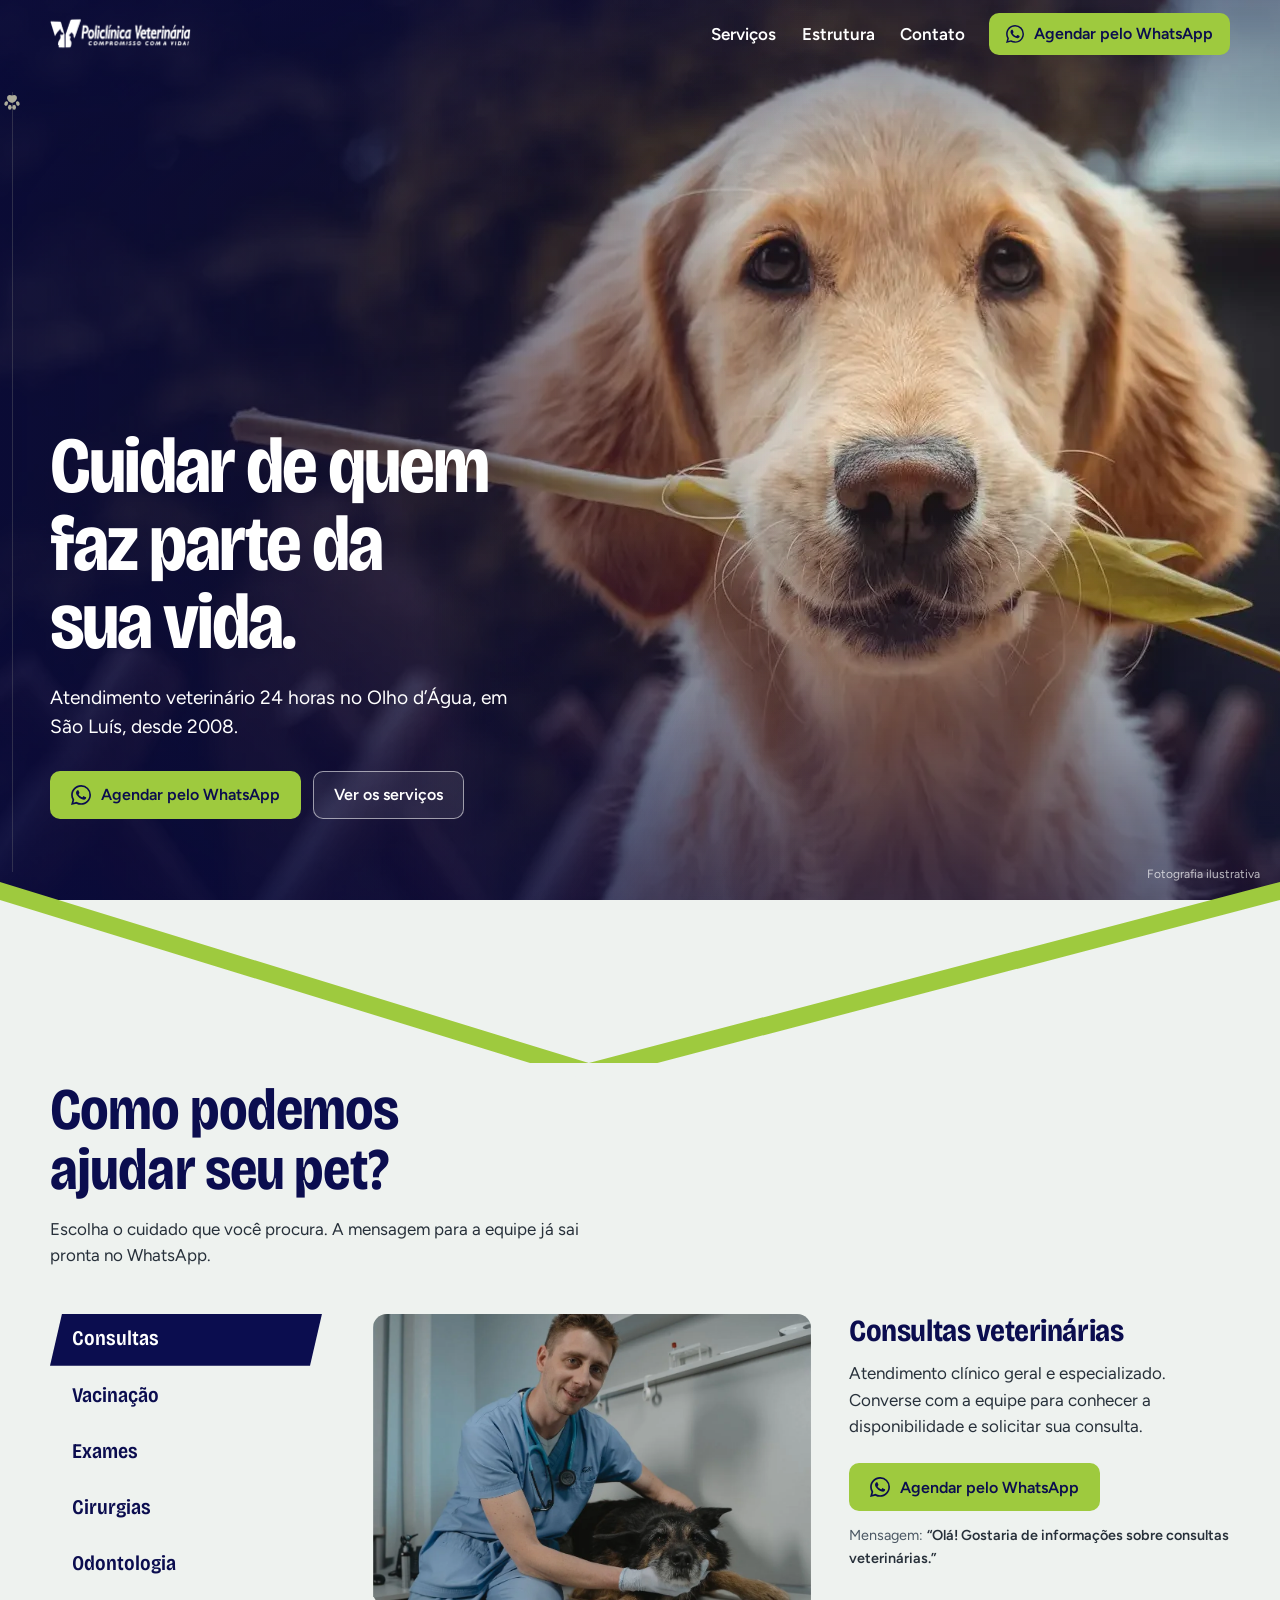
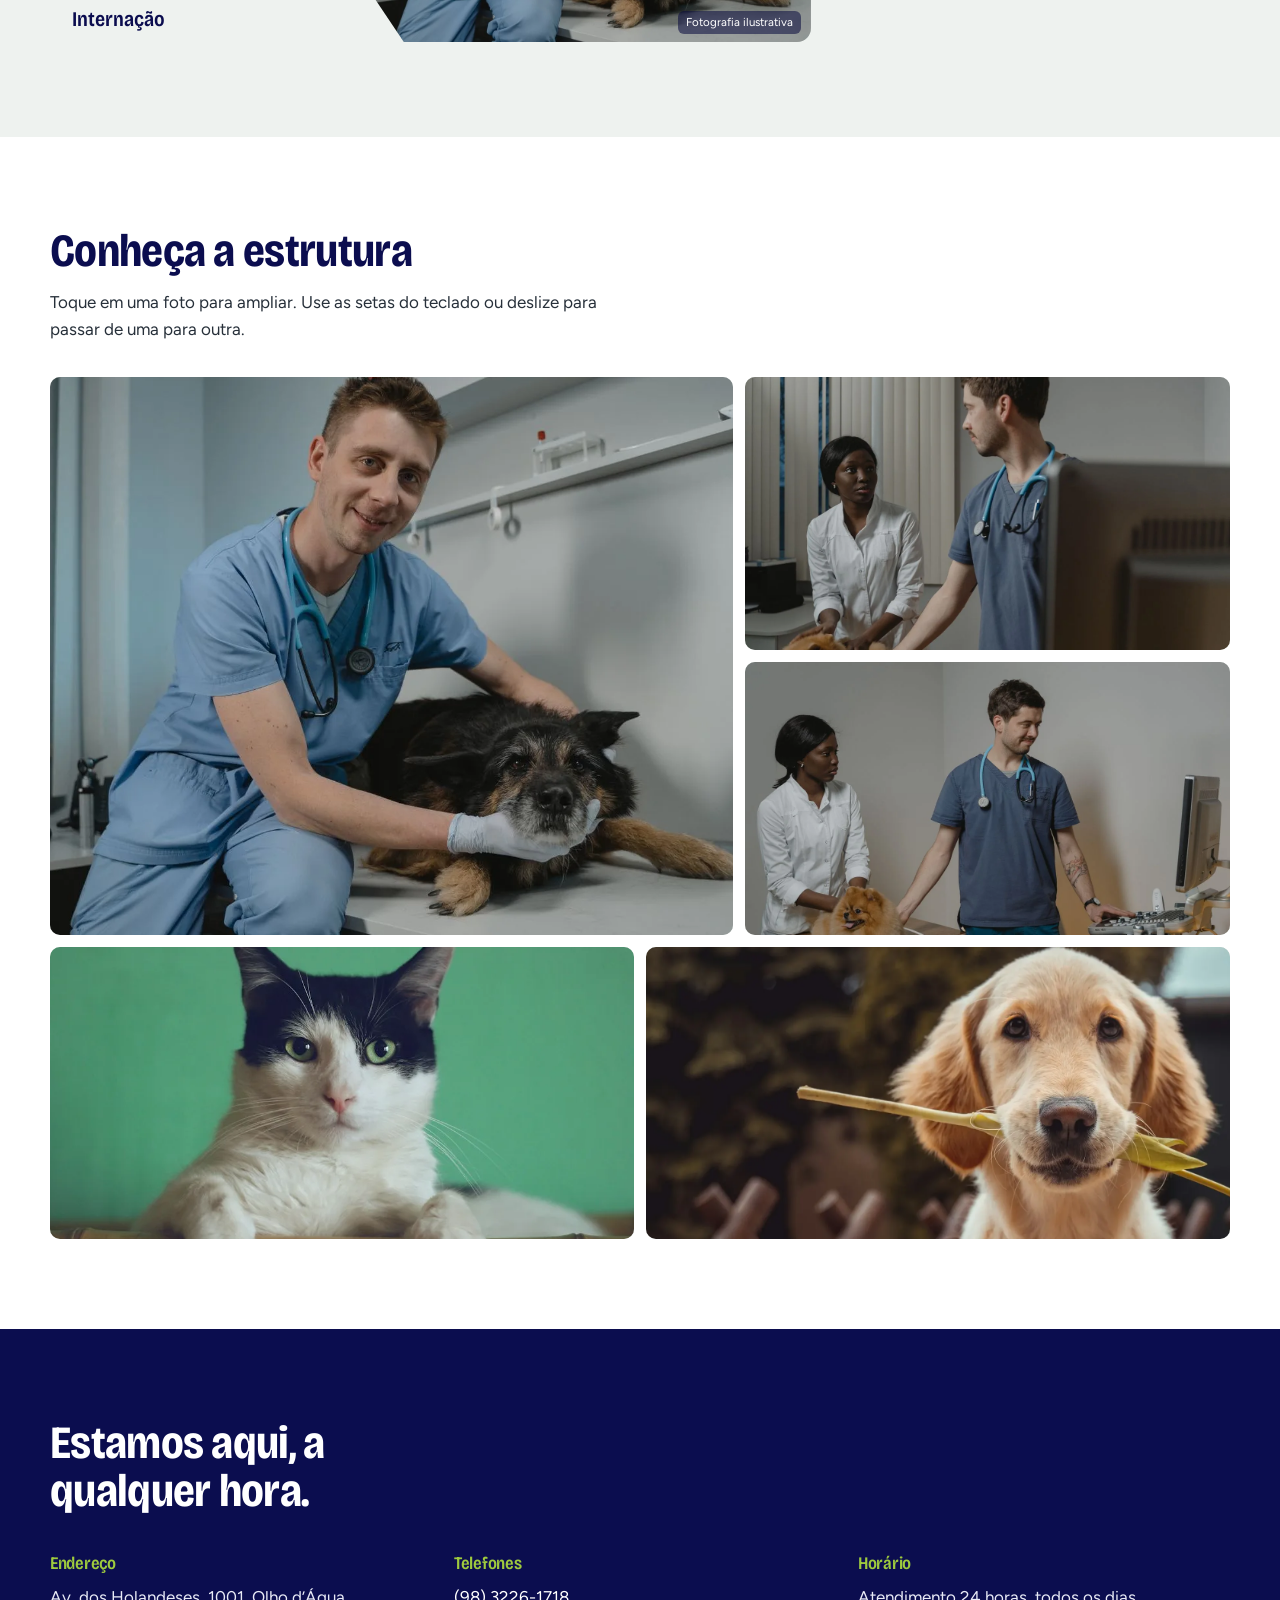
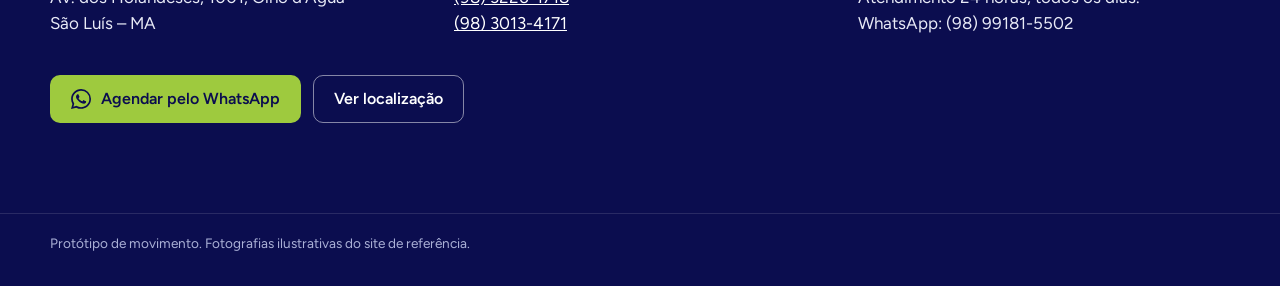
==== portfolio-redesign/policlinica-veterinaria/index.html @ 46635580 "Adiciona o projeto Policlínica Veterinária ao portfólio Site demonstrativo em /policlinica-veterinar" ====
<!DOCTYPE html>
<html lang="pt-BR">
<head>
<meta charset="utf-8">
<meta name="viewport" content="width=device-width, initial-scale=1">
<title>Policlínica Veterinária — protótipo de movimento</title>
<link rel="preconnect" href="https://fonts.googleapis.com">
<link rel="preconnect" href="https://fonts.gstatic.com" crossorigin>
<link href="https://fonts.googleapis.com/css2?family=Bricolage+Grotesque:opsz,wdth,wght@12..96,75..100,400..800&family=Figtree:wght@400;500;600;700&display=swap" rel="stylesheet">
<style>
/* =====================================================================
   AJUSTES DE MOVIMENTO — tudo o que controla duração, intensidade e
   enquadramento está neste bloco.
   ===================================================================== */
:root{
  /* Durações */
  --dur-btn: 180ms;        /* feedback de botão (150–200) */
  --dur-swap: 300ms;       /* troca de conteúdo (250–350) */
  --dur-reveal: 520ms;     /* revelações de seção (450–600) */
  --intro-line: 480ms;     /* cada linha do título */
  --intro-step: 90ms;      /* diferença entre linhas */
  --intro-start: 120ms;    /* espera antes do título: o olhar vai ao animal */
  --intro-sub: 360ms;      /* atraso do subtítulo */
  --intro-cta: 400ms;      /* atraso dos botões (termina em 800 ms) */

  /* Intensidade */
  --intro-zoom: 1.06;      /* aproximação inicial da imagem */
  --hero-zoom: 0.07;       /* quanto a hero se expande ao rolar */
  --v-depth: clamp(90px, 20vh, 210px);  /* profundidade do V na passagem */
  --v-point: 46%;          /* posição horizontal do vértice do V */
  --v-range: 0.8;          /* fração da altura da tela em que o V se fecha */

  --photo-shift: 16px;     /* deslocamento das fotos ao rolar (paralaxe) */
  --photo-wipe: 650ms;     /* revelação diagonal das fotos */
  --thread-opacity: .7;    /* presença do fio com a pata na lateral */

  /* Enquadramento da hero (object-position) */
  --hero-pos: 68% 46%;

  /* Curvas */
  --ease-out: cubic-bezier(.2,.7,.1,1);
  --ease-io: cubic-bezier(.6,0,.2,1);

  /* Identidade */
  --tinta:#0b0d4f; --folha:#9eca3e; --laranja:#f26a0a;
  --nevoa:#eef2ef; --branco:#fff; --ardosia:#27303a; --linha:#d5ddd6;
  --display:"Bricolage Grotesque", "Arial Narrow", sans-serif;
  --texto:"Figtree", system-ui, sans-serif;
}
@media (max-width: 760px){
  :root{
    --v-depth: 52px;       /* no celular a revelação é curta */
    --v-range: 0.4;
    --hero-zoom: 0.04;
    --hero-pos: 50% 40%;
    --photo-shift: 9px;
  }
}

*,*::before,*::after{box-sizing:border-box}
html{scroll-behavior:smooth;-webkit-text-size-adjust:100%}
body{margin:0;font-family:var(--texto);color:var(--ardosia);background:var(--nevoa);line-height:1.55;font-size:1.0625rem}
img,video{display:block;max-width:100%}
a{color:inherit}
h1,h2,h3{font-family:var(--display);font-stretch:85%;color:var(--tinta);margin:0;letter-spacing:-.015em}
p{margin:0}
:focus-visible{outline:3px solid var(--laranja);outline-offset:3px;border-radius:6px}
.skip{position:absolute;left:1rem;top:-4rem;background:var(--branco);padding:.6rem 1rem;border-radius:8px;z-index:100}
.skip:focus{top:1rem}
.wrap{width:min(1180px,100% - 2.5rem);margin-inline:auto}
[id]{scroll-margin-top:4.5rem}

/* Máscara de linhas (título da hero e título de serviços) */
.line{display:block;overflow:hidden;padding-bottom:.12em;margin-bottom:-.12em}
.line>span{display:block}

/* ---------- Botões ---------- */
.btn{display:inline-flex;align-items:center;gap:.6rem;min-height:3rem;padding:.75rem 1.25rem;border-radius:10px;border:1.5px solid transparent;font:600 1rem/1.1 var(--texto);text-decoration:none;cursor:pointer;
  transition:background-color var(--dur-btn) ease,color var(--dur-btn) ease,border-color var(--dur-btn) ease,transform var(--dur-btn) ease}
.btn:active{transform:scale(.97)}
.btn svg{flex:none;transition:transform var(--dur-btn) var(--ease-out)}
.btn-wa{background:var(--folha);color:var(--tinta)}
.btn-wa:hover,.btn-wa:focus-visible{background:var(--tinta);color:var(--branco);border-color:var(--folha)}
.btn-wa:hover svg,.btn-wa:focus-visible svg,.btn-wa:active svg{transform:translateX(3px) rotate(-8deg)}
.btn-ghost{background:rgba(255,255,255,.08);color:var(--branco);border-color:rgba(255,255,255,.55)}
.btn-ghost:hover,.btn-ghost:focus-visible{background:var(--branco);color:var(--tinta)}
.btn-line{background:transparent;color:var(--branco);border-color:rgba(255,255,255,.5)}
.btn-line:hover,.btn-line:focus-visible{background:var(--branco);color:var(--tinta)}

/* ---------- Cabeçalho ---------- */
.site-header{position:fixed;inset:0 0 auto 0;z-index:40;transition:background-color var(--dur-swap) ease,box-shadow var(--dur-swap) ease}
.site-header .wrap{display:flex;align-items:center;gap:1.5rem;height:4.25rem}
.brand{display:block;margin-right:auto}
.brand img{height:2.4rem;width:auto;filter:brightness(0) invert(1);transition:filter var(--dur-swap) ease}
.desktop-nav{display:flex;gap:1.6rem}
.desktop-nav a{color:var(--branco);text-decoration:none;font-weight:600;padding:.4rem 0;background:linear-gradient(var(--folha),var(--folha)) left bottom/0 2px no-repeat;transition:background-size var(--dur-btn) ease,color var(--dur-swap) ease}
.desktop-nav a:hover,.desktop-nav a:focus-visible{background-size:100% 2px}
.site-header .btn{min-height:2.6rem;padding:.55rem 1rem}
.site-header.is-solid{background:var(--branco);box-shadow:0 1px 0 var(--linha)}
.site-header.is-solid .brand img{filter:none}
.site-header.is-solid .desktop-nav a{color:var(--tinta)}
.menu-toggle{display:none;width:3rem;height:3rem;border:0;background:transparent;color:var(--branco);cursor:pointer;border-radius:10px;position:relative}
.site-header.is-solid .menu-toggle,.menu-open .menu-toggle{color:var(--tinta)}
.menu-toggle span{position:absolute;left:.75rem;right:.75rem;height:2px;background:currentColor;transition:transform var(--dur-swap) var(--ease-io),top var(--dur-swap) var(--ease-io)}
.menu-toggle span:nth-child(1){top:1.2rem}
.menu-toggle span:nth-child(2){top:1.75rem}
.menu-open .menu-toggle span:nth-child(1){top:1.45rem;transform:rotate(45deg)}
.menu-open .menu-toggle span:nth-child(2){top:1.45rem;transform:rotate(-45deg)}

/* Menu mobile: painel e links sincronizados */
.mobile-menu{position:fixed;inset:0 0 auto 0;z-index:35;background:var(--branco);padding:5.5rem 1.25rem 2rem;visibility:hidden;
  clip-path:polygon(0 0,100% 0,100% 0,0 0);
  transition:clip-path 220ms var(--ease-io),visibility 0s 220ms}
.menu-open .mobile-menu{visibility:visible;clip-path:polygon(0 0,100% 0,100% 100%,0 100%);transition:clip-path 340ms var(--ease-out),visibility 0s}
.mobile-menu a.m-link{display:block;font:700 1.9rem/1.2 var(--display);font-stretch:85%;color:var(--tinta);text-decoration:none;padding:.55rem 0;border-bottom:1px solid var(--linha);
  opacity:0;transform:translateY(-10px);transition:opacity 120ms ease,transform 120ms ease}
.menu-open .mobile-menu a.m-link{opacity:1;transform:none;transition:opacity 260ms ease calc(80ms + var(--i)*45ms),transform 300ms var(--ease-out) calc(80ms + var(--i)*45ms)}
.mobile-menu .btn{margin-top:1.4rem;width:100%;justify-content:center;opacity:0;transition:opacity 120ms ease,background-color var(--dur-btn),color var(--dur-btn)}
.menu-open .mobile-menu .btn{opacity:1;transition:opacity 260ms ease 280ms,background-color var(--dur-btn),color var(--dur-btn)}
.menu-open .site-header{background:var(--branco)}
.menu-open .site-header .brand img{filter:none}

@media (max-width: 860px){
  .desktop-nav,.site-header .btn{display:none}
  .menu-toggle{display:block}
}

/* ---------- Hero ---------- */
.passage{position:relative}
.hero{position:sticky;top:0;height:100vh;height:100svh;min-height:34rem;overflow:hidden;background:var(--tinta);color:var(--branco);display:flex;align-items:flex-end;z-index:0}
.hero-media{position:absolute;inset:0;transform:scale(var(--s,1));transform-origin:var(--hero-pos);will-change:transform}
.hero-media-inner{position:absolute;inset:0;transform-origin:var(--hero-pos);animation:settle 800ms var(--ease-out) both}
.hero-media img,.hero-media video{position:absolute;inset:0;width:100%;height:100%;object-fit:cover;object-position:var(--hero-pos)}
.hero-media video{opacity:0;transition:opacity 600ms ease}
.hero.video-on .hero-media video{opacity:1}
.hero.no-video .hero-media img{animation:breathe 14s ease-in-out 800ms infinite}
.hero-scrim{position:absolute;inset:0;background:
  linear-gradient(90deg,rgba(8,10,60,.82) 0%,rgba(8,10,60,.5) 38%,rgba(8,10,60,0) 66%),
  linear-gradient(0deg,rgba(8,10,60,.6) 0%,rgba(8,10,60,0) 45%),
  linear-gradient(180deg,rgba(8,10,60,.45) 0%,rgba(8,10,60,0) 22%)}
.hero-content{position:relative;padding-block:0 clamp(2.5rem,9vh,6rem)}
.hero h1{color:var(--branco);font-weight:700;font-size:clamp(2.4rem,6.2vw,5.75rem);line-height:.98;letter-spacing:-.025em}
.hero h1 .line{white-space:nowrap}
.hero h1 .line>span{transform:translateY(108%);animation:rise var(--intro-line) var(--ease-out) forwards;animation-delay:calc(var(--intro-start) + var(--i)*var(--intro-step))}
.hero-sub{margin-top:1.4rem;max-width:30rem;font-size:clamp(1.05rem,1.5vw,1.25rem);opacity:0;animation:fade-up 400ms var(--ease-out) var(--intro-sub) forwards}
.hero-actions{margin-top:1.8rem;display:flex;flex-wrap:wrap;gap:.75rem}
.hero-actions .btn{animation:fade-up 400ms var(--ease-out) backwards}
.hero-actions .btn:nth-child(1){animation-delay:var(--intro-cta)}
.hero-actions .btn:nth-child(2){animation-delay:calc(var(--intro-cta) + 60ms)}
.hero-note{position:absolute;right:1.25rem;bottom:1rem;font-size:.75rem;color:rgba(255,255,255,.7)}

@keyframes settle{from{transform:scale(var(--intro-zoom))}to{transform:none}}
@keyframes rise{to{transform:none}}
@keyframes fade-up{from{opacity:0;transform:translateY(12px)}to{opacity:1;transform:none}}
@keyframes breathe{50%{transform:scale(1.06)}}

@media (max-width: 760px){
  .hero-scrim{background:
    linear-gradient(0deg,rgba(8,10,60,.92) 0%,rgba(8,10,60,.72) 34%,rgba(8,10,60,0) 68%),
    linear-gradient(180deg,rgba(8,10,60,.5) 0%,rgba(8,10,60,0) 20%)}
  .hero-actions .btn{flex:1 1 100%;justify-content:center}
  .hero-note{display:none}
}

/* ---------- Passagem hero → serviços ---------- */
.services{position:relative;z-index:1}
.v-edge{position:relative;height:var(--v-depth);--k:0}
.v-edge i{position:absolute;inset:0 0 -1px 0;
  clip-path:polygon(0 0,var(--v-point) calc(var(--k)*100%),100% 0,100% 100%,0 100%)}
.v-edge .v-lining{background:var(--folha);transform:translateY(calc(var(--k)*-18px))}
.v-edge .v-paper{background:var(--nevoa)}
.services-body{background:var(--nevoa);padding-bottom:clamp(4rem,10vh,7rem)}
.services h2{font-size:clamp(2.1rem,4.6vw,3.9rem);line-height:1.02;font-weight:700}
.js .services h2 .line>span{transform:translateY(108%);transition:transform var(--dur-reveal) var(--ease-out);transition-delay:calc(var(--i)*80ms)}
.js .services h2.in .line>span{transform:none}
.services-lead{margin-top:1rem;max-width:34rem}

/* Seletor */
.selector{margin-top:clamp(2rem,5vh,3.5rem);display:grid;grid-template-columns:minmax(13rem,17rem) 1fr;gap:clamp(1.5rem,4vw,3.5rem);align-items:start}
.tabs{position:relative;display:flex;flex-direction:column;gap:.25rem}
.tab{position:relative;z-index:1;appearance:none;border:0;background:transparent;text-align:left;cursor:pointer;font:600 1.3rem/1.2 var(--display);font-stretch:85%;color:var(--tinta);padding:.85rem 1.4rem;min-height:3.25rem;border-radius:8px;white-space:nowrap;
  transition:color var(--dur-btn) ease,transform var(--dur-btn) ease}
.tab:hover{transform:translateX(4px)}
.tab:active{transform:scale(.98)}
.tab[aria-selected="true"]{color:var(--branco)}
.tab[aria-selected="true"]:hover{transform:none}
.tab-indicator{position:absolute;left:0;top:0;width:var(--w,0);height:var(--h,0);background:var(--tinta);
  transform:translate(var(--x,0),var(--y,0));
  clip-path:polygon(12px 0,100% 0,calc(100% - 12px) 100%,0 100%);
  transition:transform var(--dur-swap) var(--ease-io),width var(--dur-swap) var(--ease-io),height var(--dur-swap) var(--ease-io)}
.tab-indicator.no-anim{transition:none}

.panel{display:grid;grid-template-columns:1.15fr 1fr;gap:clamp(1.25rem,3vw,2.5rem);align-items:stretch}
.photos{position:relative;aspect-ratio:4/3;overflow:hidden;border-radius:14px;background:#cfd8d2;
  clip-path:polygon(0 0,100% 0,100% 100%,7% 100%,0 86%)}
.photos img{position:absolute;inset:0;width:100%;height:100%;object-fit:cover;opacity:0;translate:0 var(--py,0px);scale:calc(var(--sc,1.1)*1.05);transition:opacity var(--dur-swap) ease,scale 700ms var(--ease-out)}
.photos img.is-active{opacity:1;scale:var(--sc,1.1)}
.photos small{position:absolute;right:.6rem;bottom:.5rem;font-size:.72rem;color:#fff;background:rgba(8,10,60,.55);padding:.15rem .5rem;border-radius:6px}
.texts{display:grid;align-content:start}
.texts>[role=tabpanel]{grid-area:1/1;opacity:0;visibility:hidden;transform:translateY(10px);
  transition:opacity 140ms ease,transform 140ms ease,visibility 0s 140ms}
.texts>[role=tabpanel].is-active{opacity:1;visibility:visible;transform:none;
  transition:opacity var(--dur-swap) ease 70ms,transform var(--dur-swap) var(--ease-out) 70ms,visibility 0s}
.texts h3{font-size:clamp(1.5rem,2.4vw,2rem);line-height:1.1;font-weight:700}
.texts p{margin-top:.8rem;max-width:30rem}
.panel-cta{grid-column:2;align-self:end;margin-top:1.5rem}
.panel-text{display:flex;flex-direction:column}
.wa-msg{margin-top:.8rem;font-size:.9rem;color:#4b5763;max-width:26rem}
.wa-msg b{font-weight:600;color:var(--ardosia)}

@media (max-width: 980px){
  .selector{grid-template-columns:1fr}
  .tabs{flex-direction:row;overflow-x:auto;gap:.25rem;padding:.25rem 0 .6rem;margin-inline:-1.25rem;padding-inline:1.25rem;scrollbar-width:none}
  .tabs::-webkit-scrollbar{display:none}
  .tab{font-size:1.1rem;padding:.7rem 1.2rem;min-height:2.9rem}
  .tab:hover{transform:none}
}
@media (max-width: 640px){
  .panel{grid-template-columns:1fr}
  .photos{aspect-ratio:3/2}
}

/* ---------- Estrutura (galeria) ---------- */
.gallery{background:var(--branco);padding-block:clamp(4rem,10vh,7rem)}
.gallery h2,.contact h2{font-size:clamp(1.9rem,3.6vw,3rem);line-height:1.05;font-weight:700}
.gallery-lead{margin-top:.9rem;max-width:36rem}
.thumbs{margin-top:2.2rem;display:grid;grid-template-columns:repeat(12,1fr);gap:.75rem}
.thumb{appearance:none;border:0;padding:0;background:#cfd8d2;cursor:zoom-in;border-radius:10px;overflow:hidden;position:relative;aspect-ratio:4/3;grid-column:span 4}
.thumb:nth-child(1){grid-column:span 7;aspect-ratio:auto;grid-row:span 2}
.thumb:nth-child(2),.thumb:nth-child(3){grid-column:span 5;aspect-ratio:16/9}
.thumb:nth-child(4),.thumb:nth-child(5){grid-column:span 6;aspect-ratio:16/8}
.thumb img{width:100%;height:100%;object-fit:cover;translate:0 var(--py,0px);scale:1.1;transition:scale 500ms var(--ease-out)}
.thumb:hover img,.thumb:focus-visible img{scale:1.15}
.thumb:active img{scale:1.12}
.thumb::after{content:"";position:absolute;inset:0;background:linear-gradient(200deg,rgba(11,13,79,0) 55%,rgba(11,13,79,.38));opacity:0;transition:opacity var(--dur-swap) ease;pointer-events:none}
.thumb:hover::after,.thumb:focus-visible::after{opacity:1}

/* Revelação diagonal das fotos ao entrar na tela (mesma inclinação do V) */
.js .wipe{opacity:0}
.js .wipe.in{opacity:1;animation:wipe var(--photo-wipe) var(--ease-out) var(--d,0ms) backwards}
.js .wipe.in img{animation:unzoom 1100ms var(--ease-out) var(--d,0ms) backwards}
@keyframes wipe{from{clip-path:polygon(0 0,0 0,-18% 100%,0 100%)}to{clip-path:polygon(0 0,118% 0,100% 100%,0 100%)}}
@keyframes unzoom{from{scale:1.28}}

/* Fio com a pata: acompanha a rolagem pela lateral */
.thread{position:fixed;top:5.75rem;bottom:1.75rem;left:max(.15rem,calc((100vw - 1180px)/2 - 3.4rem));width:20px;z-index:30;pointer-events:none;color:#fff;mix-blend-mode:difference;opacity:var(--thread-opacity)}
.thread::before,.thread-line{content:"";position:absolute;left:50%;top:0;bottom:0;width:1.5px;margin-left:-.75px;background:currentColor}
.thread::before{opacity:.22}
.thread-line{transform-origin:top;transform:scaleY(var(--t,0))}
.thread-paw{position:absolute;left:0;top:0;width:20px;height:20px;transform:translateY(var(--ty,0px)) rotate(var(--rot,180deg))}
@media (max-width: 760px){
  .thread{left:auto;right:.12rem;width:15px;top:5rem;bottom:1.25rem}
  .thread-paw{width:15px;height:15px}
}
@media (max-width: 640px){
  .thumbs{grid-template-columns:1fr 1fr;gap:.5rem}
  .thumb,.thumb:nth-child(n){grid-column:span 1;grid-row:auto;aspect-ratio:1/1}
  .thumb:nth-child(1){grid-column:span 2;aspect-ratio:3/2}
}

.lightbox{position:fixed;inset:0;z-index:60;display:grid;place-items:center;visibility:hidden;touch-action:pan-y}
.lightbox.is-open{visibility:visible}
.lb-backdrop{position:absolute;inset:0;background:rgba(6,8,40,.94);opacity:0;transition:opacity var(--dur-swap) ease}
.lightbox.is-open .lb-backdrop{opacity:1}
.lb-figure{position:relative;margin:0 0 2rem;width:min(86vw,1200px);height:72vh;height:72svh;display:grid;grid-template:minmax(0,1fr)/minmax(0,1fr);place-items:center;pointer-events:none}
.lb-img{max-width:100%;max-height:100%;border-radius:8px;transition:opacity 200ms ease;will-change:transform}
.lb-ui{opacity:0;transition:opacity var(--dur-swap) ease}
.lightbox.is-open .lb-ui{opacity:1}
.lb-caption{position:absolute;left:0;right:0;bottom:1.1rem;text-align:center;color:#fff;font-size:.95rem;padding-inline:4.5rem}
.lb-btn{position:absolute;width:3rem;height:3rem;border-radius:50%;border:1.5px solid rgba(255,255,255,.5);background:rgba(8,10,60,.5);color:#fff;cursor:pointer;display:grid;place-items:center;
  transition:background-color var(--dur-btn),color var(--dur-btn),transform var(--dur-btn)}
.lb-btn:hover,.lb-btn:focus-visible{background:#fff;color:var(--tinta)}
.lb-btn:active{transform:scale(.94)}
.lb-close{top:1rem;right:1rem}
.lb-prev{left:1rem;top:50%;margin-top:-1.5rem}
.lb-next{right:1rem;top:50%;margin-top:-1.5rem}
@media (max-width: 640px){.lb-prev,.lb-next{top:auto;bottom:.6rem;margin:0}.lb-caption{bottom:1.4rem}}

/* ---------- Contato ---------- */
.contact{background:var(--tinta);color:#e8eaf6;padding-block:clamp(4rem,10vh,6.5rem)}
.contact h2{color:var(--branco);max-width:16ch}
.contact-grid{margin-top:2.2rem;display:grid;grid-template-columns:repeat(3,1fr);gap:2rem}
.contact h3{color:var(--folha);font-size:1.1rem;font-weight:600;margin-bottom:.4rem}
.contact a:not(.btn){color:#fff}
.contact-actions{margin-top:2.4rem;display:flex;flex-wrap:wrap;gap:.75rem}
.foot{background:var(--tinta);color:#aab0d6;font-size:.85rem;padding:1.2rem 0 2rem;border-top:1px solid rgba(255,255,255,.12)}
@media (max-width: 760px){.contact-grid{grid-template-columns:1fr;gap:1.4rem}}

/* ---------- Movimento reduzido ---------- */
@media (prefers-reduced-motion: reduce){
  html{scroll-behavior:auto}
  *,*::before,*::after{animation:none !important;transition-duration:.01ms !important;transition-delay:0s !important}
  .hero{position:relative}
  .hero h1 .line>span,.js .services h2 .line>span{transform:none}
  .hero-sub{opacity:1}
  .hero-media{transform:none}
  .thread{display:none}
  .js .wipe{opacity:1}
  .photos img,.thumb img{translate:none}
  .v-edge{--k:0 !important}
  .photos img,.texts>[role=tabpanel].is-active,.lb-backdrop,.lb-img,.lb-ui{transition:opacity 120ms ease !important}
  .texts>[role=tabpanel]{transform:none}
}
</style>
</head>
<body>
<a class="skip" href="#servicos">Pular para os serviços</a>

<header class="site-header" id="header">
  <div class="wrap">
    <a class="brand" href="#inicio" aria-label="Policlínica Veterinária, início"><img src="images/logo.png" alt="Policlínica Veterinária — compromisso com a vida" width="578" height="154"></a>
    <nav class="desktop-nav" aria-label="Principal">
      <a href="#servicos">Serviços</a>
      <a href="#estrutura">Estrutura</a>
      <a href="#contato">Contato</a>
    </nav>
    <a class="btn btn-wa" data-wa href="https://wa.me/5598991815502">
      <svg width="18" height="18" viewBox="0 0 24 24" fill="currentColor" aria-hidden="true"><use href="#i-wa"/></svg>
      Agendar pelo WhatsApp
    </a>
    <button class="menu-toggle" id="menuToggle" aria-expanded="false" aria-controls="mobileMenu" aria-label="Abrir menu"><span></span><span></span></button>
  </div>
</header>

<div class="mobile-menu" id="mobileMenu">
  <nav aria-label="Menu">
    <a class="m-link" style="--i:0" href="#servicos">Serviços</a>
    <a class="m-link" style="--i:1" href="#estrutura">Estrutura</a>
    <a class="m-link" style="--i:2" href="#contato">Contato</a>
  </nav>
  <a class="btn btn-wa" data-wa href="https://wa.me/5598991815502">
    <svg width="18" height="18" viewBox="0 0 24 24" fill="currentColor" aria-hidden="true"><use href="#i-wa"/></svg>
    Agendar pelo WhatsApp
  </a>
</div>

<div class="thread" id="thread" aria-hidden="true"><i class="thread-line"></i><svg class="thread-paw" viewBox="0 0 24 24" fill="currentColor"><ellipse cx="5" cy="10.2" rx="2.1" ry="2.8" transform="rotate(-22 5 10.2)"/><ellipse cx="9.4" cy="5.6" rx="2.2" ry="3"/><ellipse cx="14.6" cy="5.6" rx="2.2" ry="3"/><ellipse cx="19" cy="10.2" rx="2.1" ry="2.8" transform="rotate(22 19 10.2)"/><path d="M12 11.2c-3.1 0-5.9 3.2-5.9 6 0 2 1.5 3.1 3.2 3.1 1.1 0 1.8-.5 2.7-.5s1.6.5 2.7.5c1.7 0 3.2-1.1 3.2-3.1 0-2.800-2.800-6-5.900-6Z"/></svg></div>

<main>
  <div class="passage">
    <section class="hero" id="inicio" aria-label="Apresentação">
      <div class="hero-media" id="heroMedia">
        <div class="hero-media-inner">
          <picture>
            <source media="(max-width: 760px)" srcset="images/hero-poster-mobile.webp">
            <img src="images/hero-poster-desktop.webp" alt="Golden retriever sentado em um jardim, segurando uma flor na boca" fetchpriority="high">
          </picture>
          <video id="heroVideo" muted loop playsinline preload="none" aria-hidden="true" tabindex="-1"></video>
        </div>
      </div>
      <div class="hero-scrim"></div>
      <div class="hero-content wrap">
        <h1>
          <span class="line" style="--i:0"><span>Cuidar de quem</span></span>
          <span class="line" style="--i:1"><span>faz parte da</span></span>
          <span class="line" style="--i:2"><span>sua vida.</span></span>
        </h1>
        <p class="hero-sub">Atendimento veterinário 24 horas no Olho d’Água, em São Luís, desde 2008.</p>
        <div class="hero-actions">
          <a class="btn btn-wa" data-wa href="https://wa.me/5598991815502">
            <svg width="20" height="20" viewBox="0 0 24 24" fill="currentColor" aria-hidden="true"><use href="#i-wa"/></svg>
            Agendar pelo WhatsApp
          </a>
          <a class="btn btn-ghost" href="#servicos">Ver os serviços</a>
        </div>
      </div>
      <span class="hero-note">Fotografia ilustrativa</span>
    </section>

    <section class="services" id="servicos" aria-labelledby="servicosTitulo">
      <div class="v-edge" id="vEdge" aria-hidden="true"><i class="v-lining"></i><i class="v-paper"></i></div>
      <div class="services-body">
        <div class="wrap">
          <h2 id="servicosTitulo">
            <span class="line" style="--i:0"><span>Como podemos</span></span>
            <span class="line" style="--i:1"><span>ajudar seu pet?</span></span>
          </h2>
          <p class="services-lead">Escolha o cuidado que você procura. A mensagem para a equipe já sai pronta no WhatsApp.</p>

          <div class="selector">
            <div class="tabs" role="tablist" aria-label="Serviços" id="tabs">
              <span class="tab-indicator no-anim" id="tabIndicator" aria-hidden="true"></span>
            </div>
            <div class="panel">
              <div class="photos wipe" id="photos"><small>Fotografia ilustrativa</small></div>
              <div class="panel-text">
                <div class="texts" id="texts"></div>
                <div class="panel-cta">
                  <a class="btn btn-wa" id="svcWa" href="https://wa.me/5598991815502">
                    <svg width="20" height="20" viewBox="0 0 24 24" fill="currentColor" aria-hidden="true"><use href="#i-wa"/></svg>
                    Agendar pelo WhatsApp
                  </a>
                  <p class="wa-msg" aria-live="polite">Mensagem: <b id="svcMsg"></b></p>
                </div>
              </div>
            </div>
          </div>
        </div>
      </div>
    </section>
  </div>

  <section class="gallery" id="estrutura" aria-labelledby="estruturaTitulo">
    <div class="wrap">
      <h2 id="estruturaTitulo">Conheça a estrutura</h2>
      <p class="gallery-lead">Toque em uma foto para ampliar. Use as setas do teclado ou deslize para passar de uma para outra.</p>
      <div class="thumbs" id="thumbs"></div>
    </div>
  </section>

  <section class="contact" id="contato" aria-labelledby="contatoTitulo">
    <div class="wrap">
      <h2 id="contatoTitulo">Estamos aqui, a qualquer hora.</h2>
      <div class="contact-grid">
        <div><h3>Endereço</h3><p>Av. dos Holandeses, 1001, Olho d’Água<br>São Luís – MA</p></div>
        <div><h3>Telefones</h3><p><a href="tel:+559832261718">(98) 3226-1718</a><br><a href="tel:+559830134171">(98) 3013-4171</a></p></div>
        <div><h3>Horário</h3><p>Atendimento 24 horas, todos os dias.<br>WhatsApp: (98) 99181-5502</p></div>
      </div>
      <div class="contact-actions">
        <a class="btn btn-wa" data-wa href="https://wa.me/5598991815502">
          <svg width="20" height="20" viewBox="0 0 24 24" fill="currentColor" aria-hidden="true"><use href="#i-wa"/></svg>
          Agendar pelo WhatsApp
        </a>
        <a class="btn btn-line" href="https://share.google/6xHdHKG1plLW8wSwe">Ver localização</a>
      </div>
    </div>
  </section>
</main>
<footer class="foot"><div class="wrap">Protótipo de movimento. Fotografias ilustrativas do site de referência.</div></footer>

<div class="lightbox" id="lightbox" role="dialog" aria-modal="true" aria-label="Galeria de fotos" aria-hidden="true">
  <div class="lb-backdrop" id="lbBackdrop"></div>
  <figure class="lb-figure">
    <img class="lb-img" id="lbImg" alt="">
  </figure>
  <p class="lb-caption lb-ui" id="lbCaption" aria-live="polite"></p>
  <button class="lb-btn lb-close lb-ui" id="lbClose" aria-label="Fechar galeria"><svg width="20" height="20" viewBox="0 0 24 24" fill="none" stroke="currentColor" stroke-width="2.2" stroke-linecap="round" aria-hidden="true"><path d="M6 6l12 12M18 6L6 18"/></svg></button>
  <button class="lb-btn lb-prev lb-ui" id="lbPrev" aria-label="Foto anterior"><svg width="20" height="20" viewBox="0 0 24 24" fill="none" stroke="currentColor" stroke-width="2.2" stroke-linecap="round" stroke-linejoin="round" aria-hidden="true"><path d="M15 5l-7 7 7 7"/></svg></button>
  <button class="lb-btn lb-next lb-ui" id="lbNext" aria-label="Próxima foto"><svg width="20" height="20" viewBox="0 0 24 24" fill="none" stroke="currentColor" stroke-width="2.2" stroke-linecap="round" stroke-linejoin="round" aria-hidden="true"><path d="M9 5l7 7-7 7"/></svg></button>
</div>

<svg width="0" height="0" style="position:absolute" aria-hidden="true"><symbol id="i-wa" viewBox="0 0 24 24"><path d="M20.52 3.48A11.87 11.87 0 0 0 12.05 0C5.48 0 .13 5.35.13 11.93c0 2.1.55 4.16 1.6 5.97L.03 24l6.25-1.64a11.93 11.93 0 0 0 5.76 1.47h.01c6.57 0 11.92-5.35 11.93-11.93a11.86 11.86 0 0 0-3.46-8.42ZM12.05 21.8a9.9 9.9 0 0 1-5.04-1.38l-.36-.22-3.71.97.99-3.62-.24-.37a9.88 9.88 0 0 1-1.51-5.25c0-5.46 4.44-9.9 9.91-9.9a9.83 9.83 0 0 1 7.01 2.9 9.84 9.84 0 0 1 2.9 7.02c0 5.46-4.45 9.9-9.95 9.9Zm5.44-7.41c-.3-.15-1.76-.87-2.03-.97-.27-.1-.47-.15-.67.15-.2.3-.77.97-.94 1.17-.17.2-.35.22-.64.07-.3-.15-1.25-.46-2.38-1.47-.88-.78-1.48-1.76-1.65-2.06-.17-.3-.02-.46.13-.61.13-.13.3-.35.44-.52.15-.17.2-.3.3-.5.1-.2.05-.37-.02-.52-.08-.15-.67-1.62-.92-2.21-.24-.58-.49-.5-.67-.51h-.57c-.2 0-.52.07-.8.37-.27.3-1.04 1.02-1.04 2.48s1.07 2.88 1.21 3.08c.15.2 2.1 3.2 5.09 4.49.71.3 1.27.49 1.7.62.72.23 1.37.2 1.89.12.58-.09 1.76-.72 2.01-1.41.25-.69.25-1.29.17-1.41-.07-.13-.27-.2-.57-.35Z"/></symbol></svg>

<script>
(function(){
  'use strict';
  document.documentElement.classList.add('js');
  var $ = function(id){ return document.getElementById(id); };
  var reduce = window.matchMedia('(prefers-reduced-motion: reduce)');
  var mobile = window.matchMedia('(max-width: 760px)');
  var WA = 'https://wa.me/5598991815502?text=';
  var GENERAL = 'Olá! Gostaria de saber mais sobre o atendimento e agendar uma consulta.';
  document.querySelectorAll('[data-wa]').forEach(function(a){ a.href = WA + encodeURIComponent(GENERAL); });

  /* ================= Hero: vídeo sobre o pôster =================
     Troque os arquivos em media/ e images/hero-poster-*.webp pelo vídeo
     e pelo pôster definitivos. O primeiro quadro do vídeo deve coincidir
     com o pôster. Abra a página com #video-lento para simular rede lenta. */
  var hero = $('inicio'), video = $('heroVideo');
  function loadVideo(){
    if (reduce.matches) return;               // movimento reduzido: só o pôster
    video.addEventListener('playing', function(){ hero.classList.add('video-on'); }, {once:true});
    video.addEventListener('error', function(){ hero.classList.add('no-video'); }, {once:true});
    video.src = mobile.matches ? 'media/hero-mobile.mp4' : 'media/hero-desktop.mp4';
    var p = video.play();
    if (p && p.catch) p.catch(function(){ hero.classList.add('no-video'); });
  }
  var slow = location.hash === '#video-lento';
  setTimeout(loadVideo, slow ? 5000 : 0);

  /* ================= Passagem hero → serviços (rolagem nativa) ================= */
  var services = $('servicos'), vEdge = $('vEdge'), heroMedia = $('heroMedia'), header = $('header');
  var ticking = false, frames = [], thread = $('thread'), paw = thread.querySelector('.thread-paw'), photoShift = 16;
  function cssNum(name){ return parseFloat(getComputedStyle(document.documentElement).getPropertyValue(name)) || 0; }
  var vRange = cssNum('--v-range'), heroZoom = cssNum('--hero-zoom'); photoShift = cssNum('--photo-shift');
  function clamp(v){ return v < 0 ? 0 : v > 1 ? 1 : v; }
  function update(){
    ticking = false;
    var vh = window.innerHeight, top = services.getBoundingClientRect().top;
    header.classList.toggle('is-solid', top < 40);
    if (reduce.matches) return;
    /* Fio com a pata */
    var max = document.documentElement.scrollHeight - vh, t = max > 0 ? clamp(window.scrollY / max) : 0;
    var th = thread.clientHeight - paw.clientHeight;
    thread.style.setProperty('--t', (t * th / thread.clientHeight).toFixed(4));
    thread.style.setProperty('--ty', (t * th).toFixed(1) + 'px');
    thread.style.setProperty('--rot', (180 + 9 * Math.sin(window.scrollY / 70)).toFixed(1) + 'deg');
    /* Paralaxe das fotos */
    for (var n = 0; n < frames.length; n++) {
      var r = frames[n].getBoundingClientRect();
      if (r.bottom < -40 || r.top > vh + 40) continue;
      var c = ((r.top + r.height / 2) - vh / 2) / (vh / 2 + r.height / 2);
      frames[n].style.setProperty('--py', (-c * photoShift).toFixed(1) + 'px');
    }
    var p = clamp((vh - top) / (vh * vRange));       // fechamento do V
    var e = p * p * (3 - 2 * p);
    vEdge.style.setProperty('--k', (1 - e).toFixed(4));
    var z = clamp((vh - top) / vh);                  // expansão da hero no recorte
    heroMedia.style.setProperty('--s', (1 + heroZoom * z).toFixed(4));
    if (hero.classList.contains('video-on')) {
      if (top <= 0 && !video.paused) video.pause();
      else if (top > 0 && video.paused) video.play().catch(function(){});
    }
  }
  function onScroll(){ if (!ticking) { ticking = true; requestAnimationFrame(update); } }
  window.addEventListener('scroll', onScroll, {passive:true});
  window.addEventListener('resize', function(){ vRange = cssNum('--v-range'); heroZoom = cssNum('--hero-zoom'); photoShift = cssNum('--photo-shift'); onScroll(); placeIndicator(false); });
  vEdge.style.setProperty('--k', reduce.matches ? 0 : 1);
  update();

  var title = $('servicosTitulo');
  if ('IntersectionObserver' in window) {
    new IntersectionObserver(function(en, io){
      en.forEach(function(x){ if (x.isIntersecting) { title.classList.add('in'); io.disconnect(); } });
    }, {threshold: .25}).observe(title);
  } else title.classList.add('in');

  /* ================= Seletor de serviços ================= */
  var SERVICES = [
    {id:'consultas', tab:'Consultas', title:'Consultas veterinárias', text:'Atendimento clínico geral e especializado. Converse com a equipe para conhecer a disponibilidade e solicitar sua consulta.', msg:'Olá! Gostaria de informações sobre consultas veterinárias.', img:'images/veterinarian.webp', pos:'60% 35%', alt:'Veterinário acolhendo um cachorro na mesa de atendimento'},
    {id:'vacinacao', tab:'Vacinação', title:'Vacinação', text:'Cuidados preventivos por meio da vacinação. A equipe veterinária orienta sobre as necessidades e o calendário do seu pet.', msg:'Olá! Gostaria de informações sobre vacinação.', img:'images/cat.webp', pos:'40% 40%', alt:'Gato apoiado em uma mureta, olhando para a câmera'},
    {id:'exames', tab:'Exames', title:'Exames laboratoriais', text:'Exames laboratoriais para apoiar a avaliação veterinária. Consulte a equipe sobre os exames e o preparo necessário.', msg:'Olá! Gostaria de informações sobre exames laboratoriais.', img:'images/examination.webp', pos:'55% 40%', alt:'Profissionais avaliando um cachorro com equipamento de diagnóstico'},
    {id:'cirurgias', tab:'Cirurgias', title:'Cirurgias', text:'Procedimentos cirúrgicos mediante avaliação veterinária. Entre em contato para informações sobre indicação e disponibilidade.', msg:'Olá! Gostaria de informações sobre cirurgias.', img:'images/consultation.webp', pos:'40% 40%', alt:'Dois profissionais examinando um cachorro em ambiente clínico'},
    {id:'odontologia', tab:'Odontologia', title:'Odontologia veterinária', text:'Atendimento voltado à saúde bucal dos animais, conforme avaliação e orientação do médico-veterinário.', msg:'Olá! Gostaria de informações sobre odontologia veterinária.', img:'images/hero-poster-desktop.webp', pos:'72% 40%', alt:'Golden retriever com uma flor na boca'},
    {id:'internacao', tab:'Internação', title:'Internação', text:'Cuidados de internação conforme avaliação veterinária. Consulte a equipe sobre condições e disponibilidade.', msg:'Olá! Gostaria de informações sobre internação.', img:'images/veterinarian.webp', pos:'88% 70%', alt:'Cachorro deitado, amparado pelas mãos do veterinário'}
  ];
  var tabs = $('tabs'), indicator = $('tabIndicator'), photos = $('photos'), texts = $('texts'), svcWa = $('svcWa'), svcMsg = $('svcMsg');
  var tabEls = [], imgEls = [], panelEls = [], current = -1;
  SERVICES.forEach(function(s, i){
    var b = document.createElement('button');
    b.className = 'tab'; b.type = 'button'; b.id = 'tab-' + s.id; b.textContent = s.tab;
    b.setAttribute('role','tab'); b.setAttribute('aria-controls','panel-' + s.id);
    b.addEventListener('click', function(){ select(i, true); });
    tabs.appendChild(b); tabEls.push(b);
    var im = document.createElement('img');
    im.src = s.img; im.alt = s.alt; im.style.objectPosition = s.pos; im.decoding = 'async';
    if (i === 5) { im.style.setProperty('--sc', 1.4); im.style.transformOrigin = s.pos; }
    photos.insertBefore(im, photos.lastElementChild); imgEls.push(im);
    var p = document.createElement('div');
    p.id = 'panel-' + s.id; p.setAttribute('role','tabpanel'); p.setAttribute('aria-labelledby', b.id);
    p.innerHTML = '<h3></h3><p></p>';
    p.firstChild.textContent = s.title; p.lastChild.textContent = s.text;
    texts.appendChild(p); panelEls.push(p);
  });
  function placeIndicator(animate){
    var t = tabEls[current]; if (!t) return;
    indicator.classList.toggle('no-anim', !animate);
    indicator.style.setProperty('--x', t.offsetLeft + 'px');
    indicator.style.setProperty('--y', t.offsetTop + 'px');
    indicator.style.setProperty('--w', t.offsetWidth + 'px');
    indicator.style.setProperty('--h', t.offsetHeight + 'px');
  }
  /* A troca usa transições CSS em classes: um toque novo interrompe a
     anterior no ponto em que ela estiver e segue para a última escolha. */
  function select(i, animate){
    if (i === current) return;
    current = i;
    var s = SERVICES[i];
    tabEls.forEach(function(t, n){ var on = n === i; t.setAttribute('aria-selected', on); t.tabIndex = on ? 0 : -1; });
    imgEls.forEach(function(im, n){ im.classList.toggle('is-active', n === i); });
    panelEls.forEach(function(p, n){ p.classList.toggle('is-active', n === i); });
    svcWa.href = WA + encodeURIComponent(s.msg);
    svcWa.setAttribute('aria-label', 'Agendar pelo WhatsApp: ' + s.title);
    svcMsg.textContent = '“' + s.msg + '”';
    placeIndicator(animate);
    if (tabs.scrollWidth > tabs.clientWidth) {
      var t = tabEls[i];
      tabs.scrollTo({left: t.offsetLeft - (tabs.clientWidth - t.offsetWidth) / 2, behavior: animate && !reduce.matches ? 'smooth' : 'auto'});
    }
  }
  tabs.addEventListener('keydown', function(ev){
    var k = ev.key, n = SERVICES.length, i = current;
    if (k === 'ArrowDown' || k === 'ArrowRight') i = (current + 1) % n;
    else if (k === 'ArrowUp' || k === 'ArrowLeft') i = (current - 1 + n) % n;
    else if (k === 'Home') i = 0;
    else if (k === 'End') i = n - 1;
    else return;
    ev.preventDefault(); select(i, true); tabEls[i].focus({preventScroll:true});
  });
  select(0, false);
  if (document.fonts && document.fonts.ready) document.fonts.ready.then(function(){ placeIndicator(false); });
  window.addEventListener('load', function(){ placeIndicator(false); });

  /* ================= Galeria ================= */
  var PHOTOS = [
    {src:'images/veterinarian.webp', cap:'Sala de atendimento'},
    {src:'images/consultation.webp', cap:'Avaliação clínica'},
    {src:'images/examination.webp', cap:'Diagnóstico por imagem'},
    {src:'images/cat.webp', cap:'Espaço para gatos'},
    {src:'images/hero-poster-desktop.webp', cap:'Área externa'}
  ];
  var thumbs = $('thumbs'), lb = $('lightbox'), lbImg = $('lbImg'), lbCap = $('lbCaption');
  var thumbEls = [], lbIndex = 0, lbOpen = false, lbAnim = null, opener = null;
  PHOTOS.forEach(function(ph, i){
    var b = document.createElement('button');
    b.className = 'thumb wipe'; b.type = 'button'; b.style.setProperty('--d', (i * 80) + 'ms');
    b.setAttribute('aria-label', 'Ampliar foto: ' + ph.cap);
    var im = document.createElement('img'); im.src = ph.src; im.alt = ''; im.loading = 'lazy';
    b.appendChild(im);
    b.addEventListener('click', function(){ openLb(i); });
    thumbs.appendChild(b); thumbEls.push(b);
  });
  function setPhoto(i){
    lbIndex = (i + PHOTOS.length) % PHOTOS.length;
    var ph = PHOTOS[lbIndex];
    lbImg.src = ph.src; lbImg.alt = ph.cap + ' (fotografia ilustrativa)';
    lbCap.textContent = ph.cap + ' · ' + (lbIndex + 1) + ' de ' + PHOTOS.length;
  }
  /* Transição compartilhada: a foto parte do retângulo da miniatura.
     Se a miniatura não estiver visível, ou em movimento reduzido, usa fade. */
  function flipKeyframes(thumb){
    var t = thumb.getBoundingClientRect(), f = lbImg.getBoundingClientRect();
    if (!f.width || !f.height || t.bottom < 0 || t.top > window.innerHeight) return null;
    var s = Math.max(t.width / f.width, t.height / f.height);
    var dx = (t.left + t.width / 2) - (f.left + f.width / 2);
    var dy = (t.top + t.height / 2) - (f.top + f.height / 2);
    var ix = Math.max(0, (f.width * s - t.width) / 2 / s), iy = Math.max(0, (f.height * s - t.height) / 2 / s);
    return [
      {transform:'translate(' + dx + 'px,' + dy + 'px) scale(' + s + ')', clipPath:'inset(' + iy + 'px ' + ix + 'px round 10px)'},
      {transform:'none', clipPath:'inset(0px 0px round 8px)'}
    ];
  }
  function openLb(i){
    opener = thumbEls[i]; lbOpen = true;
    if (lbAnim) lbAnim.cancel();
    setPhoto(i);
    lb.classList.add('is-open'); lb.setAttribute('aria-hidden','false');
    document.documentElement.style.overflow = 'hidden';
    var run = function(){
      if (!lbOpen) return;
      var kf = reduce.matches ? null : flipKeyframes(thumbEls[i]);
      if (kf && lbImg.animate) lbAnim = lbImg.animate(kf, {duration: 420, easing: 'cubic-bezier(.2,.7,.1,1)'});
      else if (lbImg.animate) lbAnim = lbImg.animate([{opacity:0},{opacity:1}], {duration: 200, easing:'ease'});
    };
    if (lbImg.complete && lbImg.naturalWidth) run(); else lbImg.addEventListener('load', run, {once:true});
    $('lbClose').focus({preventScroll:true});
  }
  function closeLb(){
    if (!lbOpen) return;
    lbOpen = false;
    if (lbAnim) lbAnim.cancel();
    var thumb = thumbEls[lbIndex];
    var kf = reduce.matches ? null : flipKeyframes(thumb);
    var done = function(){
      lb.classList.remove('is-open'); lb.setAttribute('aria-hidden','true');
      document.documentElement.style.overflow = '';
      (thumb || opener).focus({preventScroll:true});      // devolve o foco à miniatura
    };
    lb.querySelectorAll('.lb-ui').forEach(function(el){ el.style.opacity = 0; });
    $('lbBackdrop').style.opacity = 0;
    var a = null;
    if (kf && lbImg.animate) a = lbImg.animate([kf[1], kf[0]], {duration: 320, easing:'cubic-bezier(.6,0,.2,1)', fill:'forwards'});
    else if (lbImg.animate) a = lbImg.animate([{opacity:1},{opacity:0}], {duration: 180, fill:'forwards'});
    var finish = function(){
      done(); if (a) a.cancel();
      lb.querySelectorAll('.lb-ui').forEach(function(el){ el.style.opacity = ''; });
      $('lbBackdrop').style.opacity = '';
    };
    if (a) { lbAnim = a; a.onfinish = finish; } else finish();
  }
  function step(d){
    if (!lbOpen) return;
    if (lbAnim) lbAnim.cancel();
    setPhoto(lbIndex + d);
    if (lbImg.animate) lbAnim = lbImg.animate(
      reduce.matches ? [{opacity:0},{opacity:1}] : [{opacity:0, transform:'translateX(' + (d * 24) + 'px)'},{opacity:1, transform:'none'}],
      {duration: reduce.matches ? 120 : 260, easing:'cubic-bezier(.2,.7,.1,1)'});
  }
  $('lbClose').addEventListener('click', closeLb);
  $('lbBackdrop').addEventListener('click', closeLb);
  $('lbPrev').addEventListener('click', function(){ step(-1); });
  $('lbNext').addEventListener('click', function(){ step(1); });
  lb.addEventListener('keydown', function(ev){
    if (ev.key === 'Escape') { ev.preventDefault(); closeLb(); }
    else if (ev.key === 'ArrowRight') { ev.preventDefault(); step(1); }
    else if (ev.key === 'ArrowLeft') { ev.preventDefault(); step(-1); }
    else if (ev.key === 'Tab') {                           // mantém o foco na galeria
      var f = [$('lbClose'), $('lbPrev'), $('lbNext')], n = f.indexOf(document.activeElement);
      ev.preventDefault();
      f[(n + (ev.shiftKey ? -1 : 1) + f.length) % f.length].focus();
    }
  });
  var sx = null, sy = null;
  lb.addEventListener('pointerdown', function(ev){ sx = ev.clientX; sy = ev.clientY; });
  lb.addEventListener('pointerup', function(ev){
    if (sx === null) return;
    var dx = ev.clientX - sx, dy = ev.clientY - sy; sx = null;
    if (Math.abs(dx) > 40 && Math.abs(dx) > Math.abs(dy)) step(dx < 0 ? 1 : -1);
  });
  lb.addEventListener('pointercancel', function(){ sx = null; });

  /* ================= Fotos: revelação e paralaxe ================= */
  frames = [photos].concat(thumbEls);
  if ('IntersectionObserver' in window) {
    var wipeIO = new IntersectionObserver(function(en){
      en.forEach(function(x){ if (x.isIntersecting) { x.target.classList.add('in'); wipeIO.unobserve(x.target); } });
    }, {threshold: .15});
    frames.forEach(function(f){ wipeIO.observe(f); });
  } else frames.forEach(function(f){ f.classList.add('in'); });
  update();

  /* ================= Menu mobile ================= */
  var toggle = $('menuToggle'), menu = $('mobileMenu');
  function setMenu(open, refocus){
    document.documentElement.classList.toggle('menu-open', open);
    toggle.setAttribute('aria-expanded', open);
    toggle.setAttribute('aria-label', open ? 'Fechar menu' : 'Abrir menu');
    if (open) menu.querySelector('a').focus({preventScroll:true});
    else if (refocus) toggle.focus({preventScroll:true});
  }
  toggle.addEventListener('click', function(){ setMenu(toggle.getAttribute('aria-expanded') !== 'true', false); });
  menu.addEventListener('click', function(ev){ if (ev.target.closest('a')) setMenu(false, false); });
  document.addEventListener('keydown', function(ev){ if (ev.key === 'Escape' && toggle.getAttribute('aria-expanded') === 'true') setMenu(false, true); });
  window.matchMedia('(min-width: 861px)').addEventListener('change', function(m){ if (m.matches) setMenu(false, false); });
})();
</script>
</body>
</html>
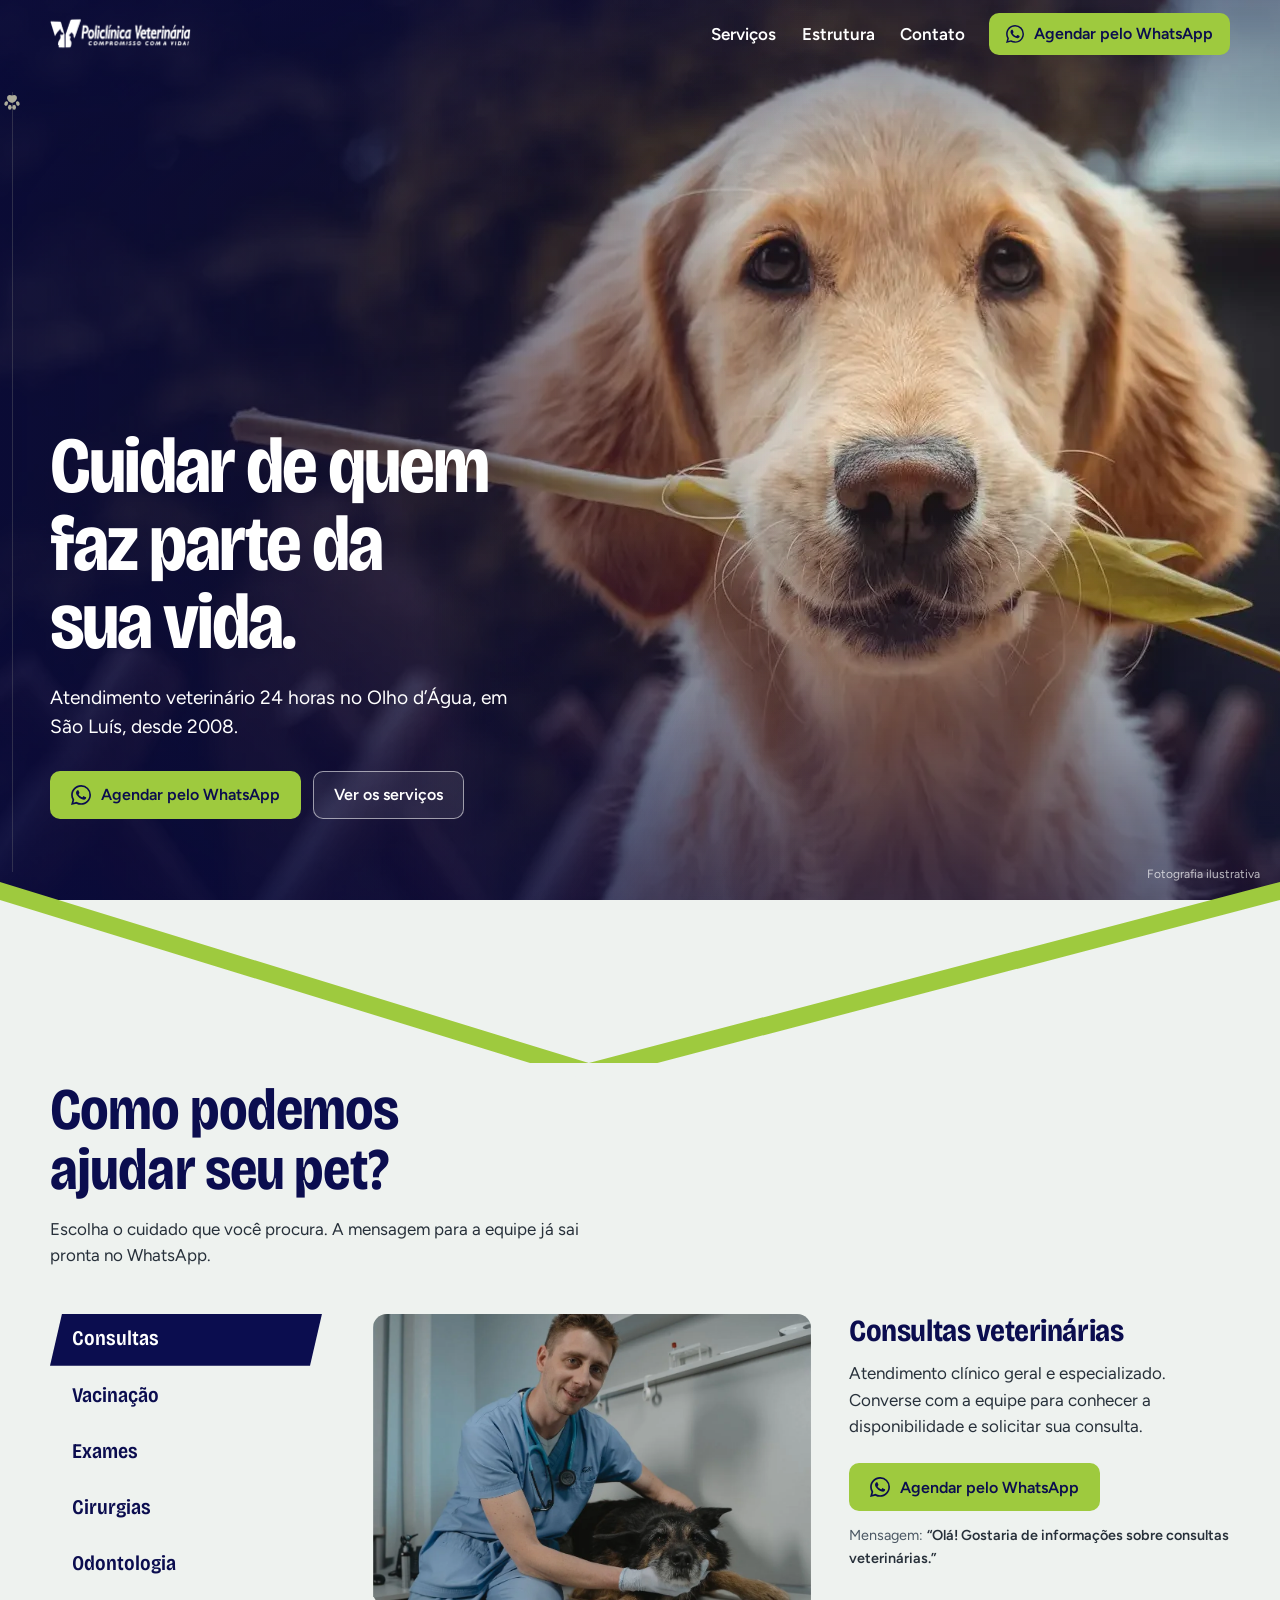
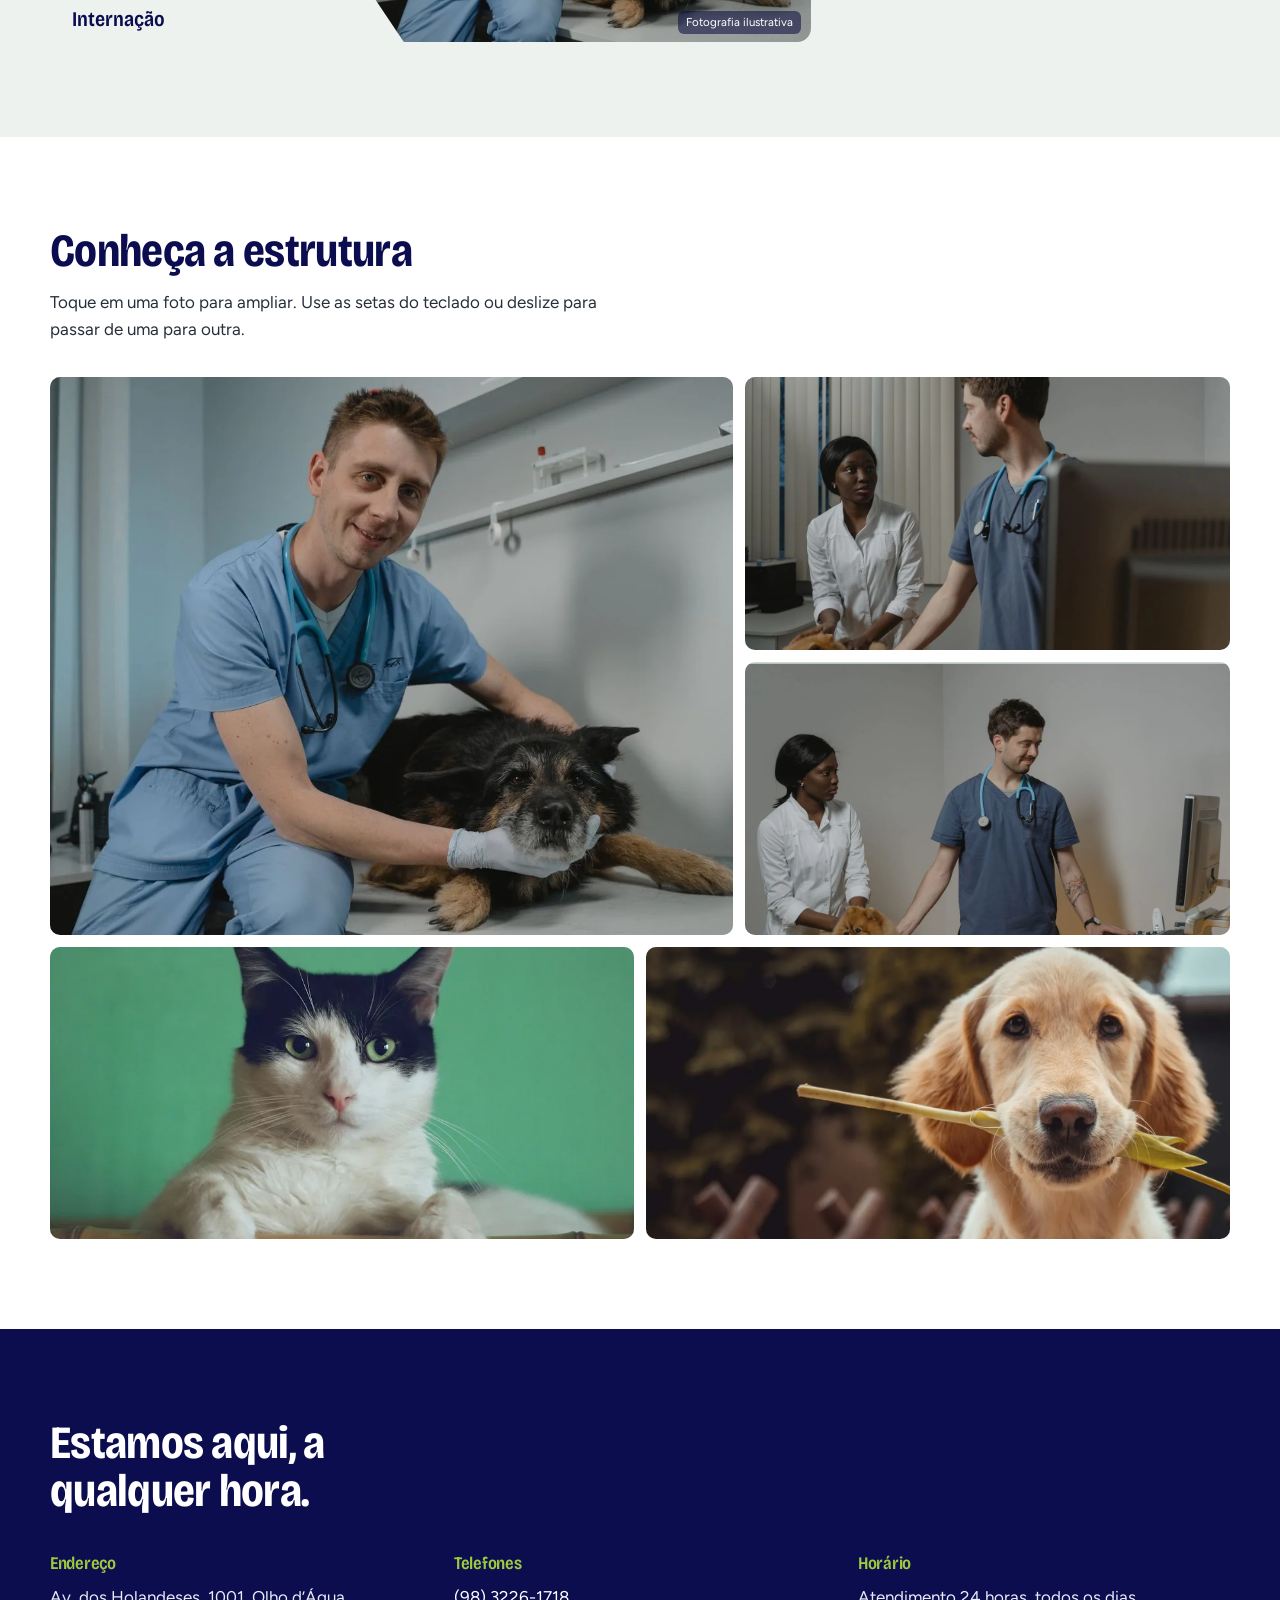
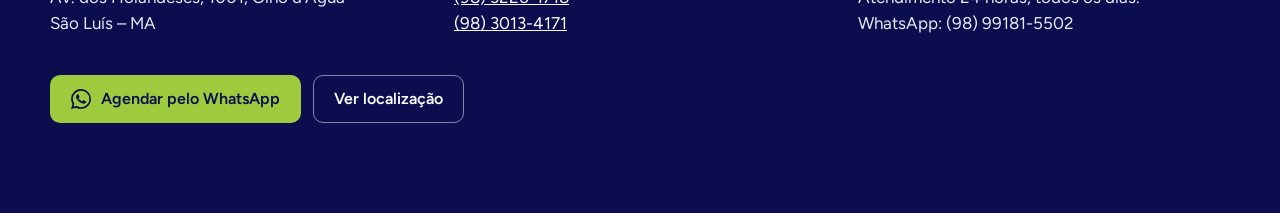
==== commit b4190f19: "Remove as menções a protótipo do site da Policlínica Veterinária Co-Authored-By: Claude Fable 5.2 <n" ====
--- a/portfolio-redesign/policlinica-veterinaria/index.html
+++ b/portfolio-redesign/policlinica-veterinaria/index.html
@@ -3,7 +3,7 @@
 <head>
 <meta charset="utf-8">
 <meta name="viewport" content="width=device-width, initial-scale=1">
-<title>Policlínica Veterinária — protótipo de movimento</title>
+<title>Policlínica Veterinária</title>
 <link rel="preconnect" href="https://fonts.googleapis.com">
 <link rel="preconnect" href="https://fonts.gstatic.com" crossorigin>
 <link href="https://fonts.googleapis.com/css2?family=Bricolage+Grotesque:opsz,wdth,wght@12..96,75..100,400..800&family=Figtree:wght@400;500;600;700&display=swap" rel="stylesheet">
@@ -426,7 +426,6 @@
     </div>
   </section>
 </main>
-<footer class="foot"><div class="wrap">Protótipo de movimento. Fotografias ilustrativas do site de referência.</div></footer>
 
 <div class="lightbox" id="lightbox" role="dialog" aria-modal="true" aria-label="Galeria de fotos" aria-hidden="true">
   <div class="lb-backdrop" id="lbBackdrop"></div>
